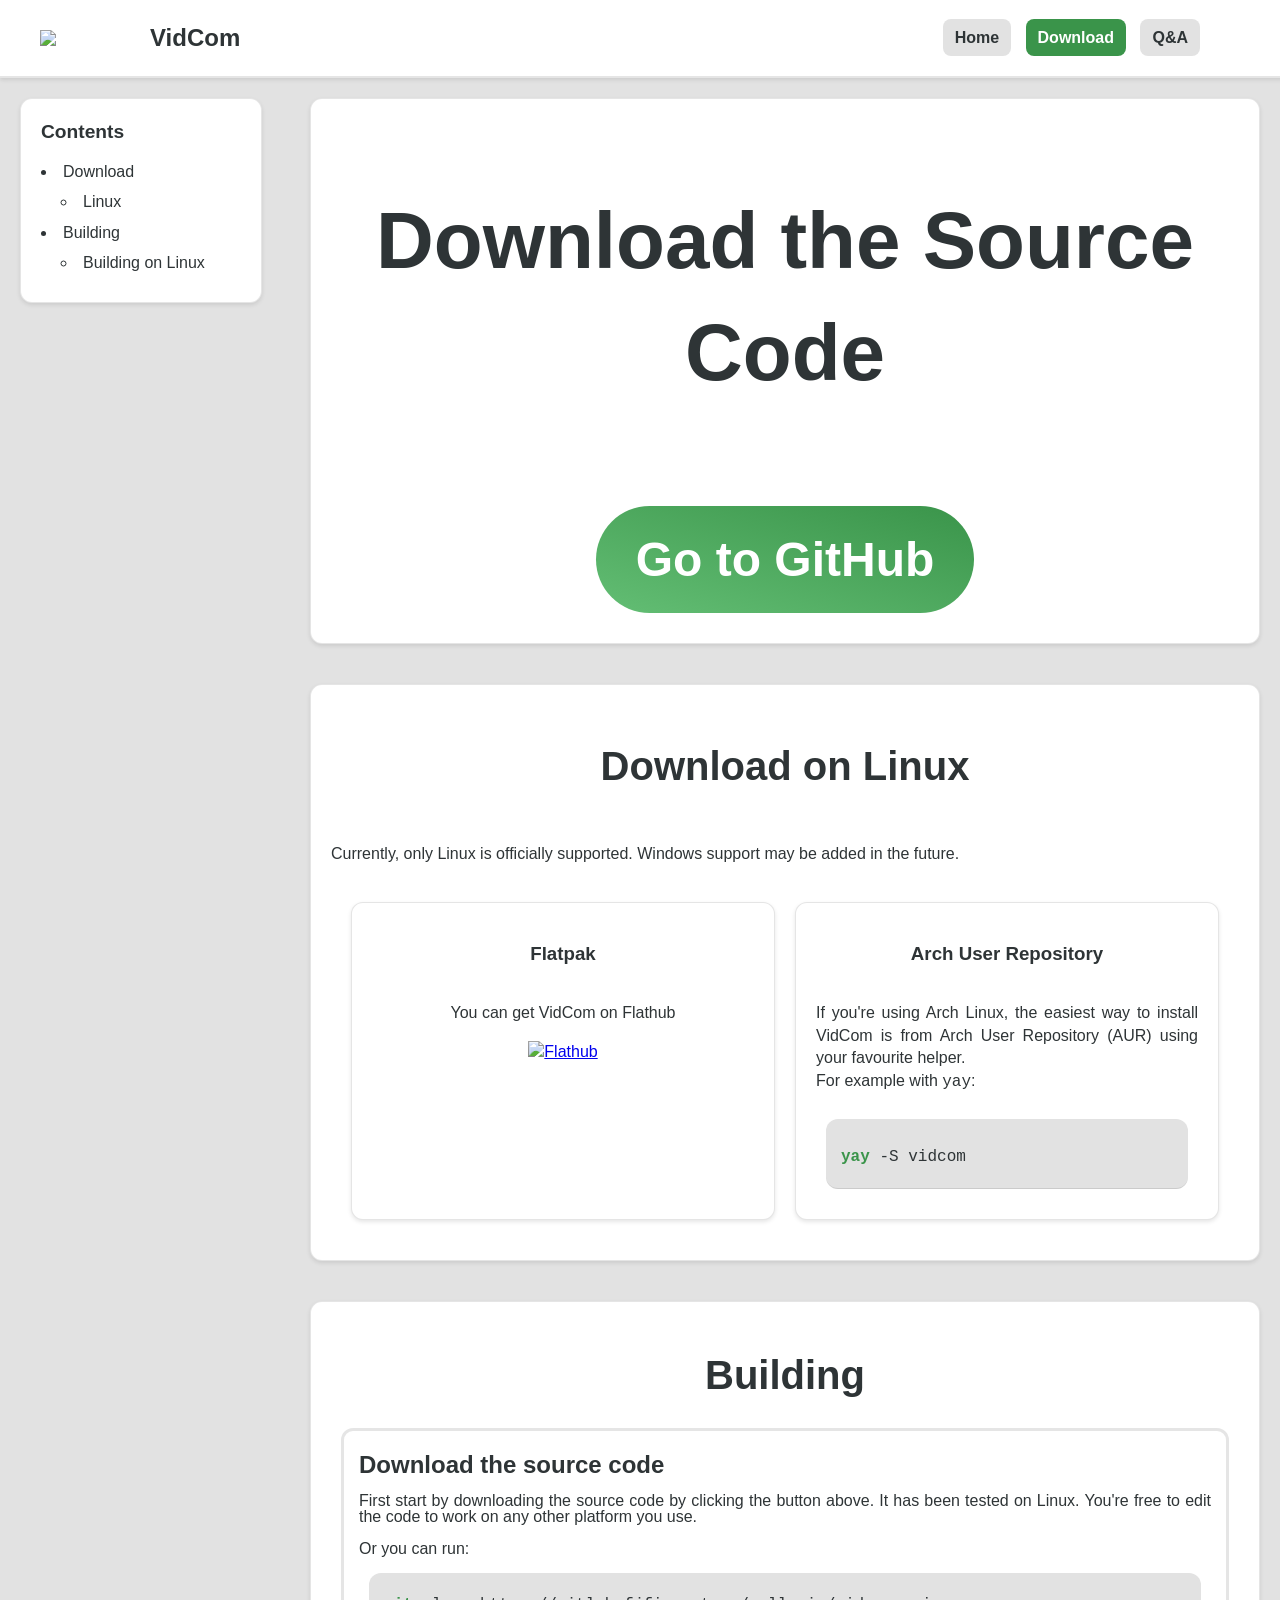
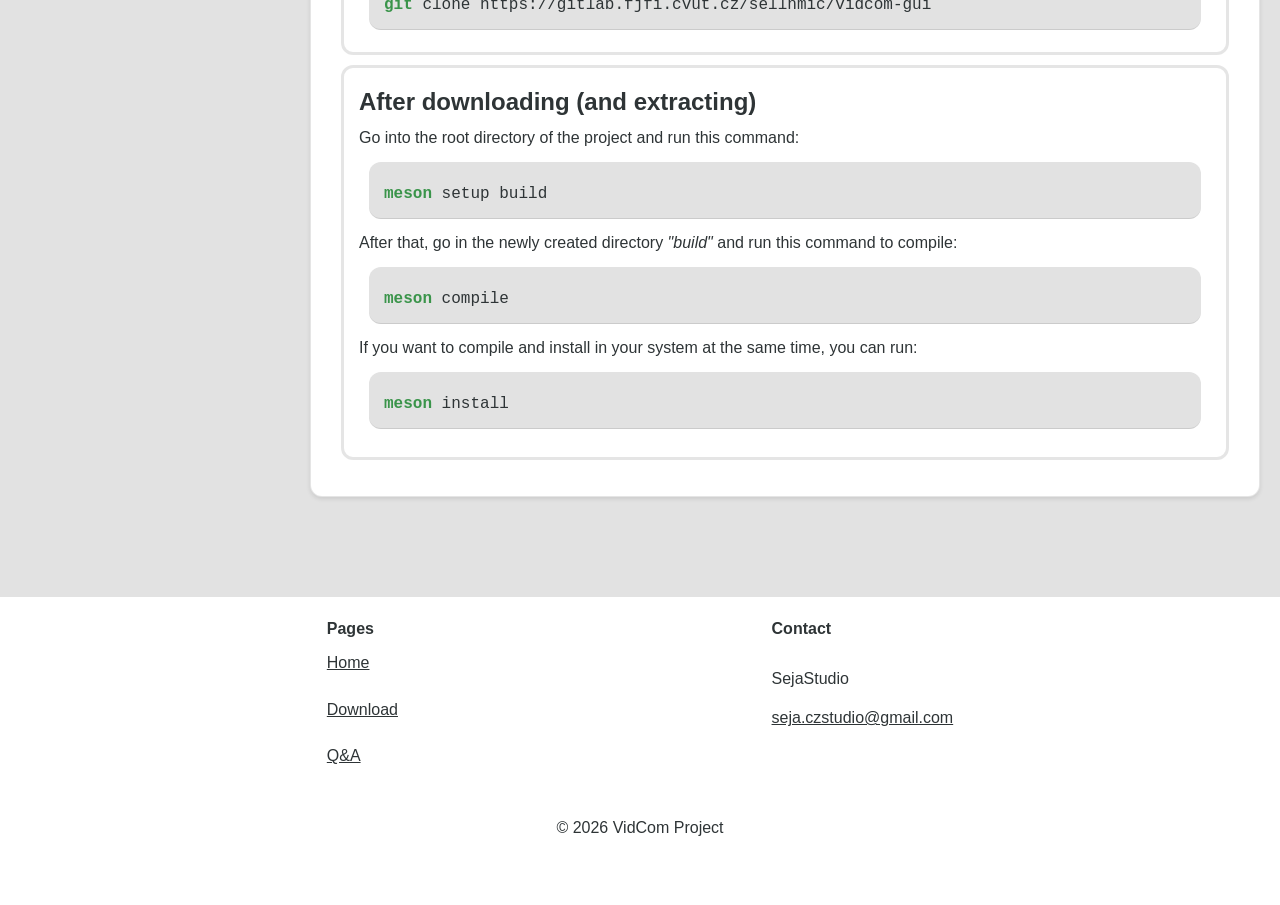
==== pages/download.html @ 25720250 "Add the project website" ====
<!DOCTYPE html>

<html>
    <head>
        <title>
            Vidcom - Download
        </title>

        <link rel="stylesheet" href="../style.css" />
        <meta charset="UTF-8" />
    </head>

    <body>
        <header role="banner" class="header-bar">
            <div class="header-title">
                <img src="../img/vidcom.svg" class="header-title">
                VidCom
            </div>
            <nav class="header-nav">
                <a href="../index.html" class="nav-button">Home</a>
                <a href="./download.html" class="nav-button active">Download</a>
                <a href="./faq.html" class="nav-button">Q&A</a>
            </nav>
        </header>

        <aside role="complementary">
            <ul type="disc">
                <h3>
                    Contents
                </h3>
                <li>
                    <a href="#download">Download</a>

                    <ul type="circle">
                        <li>
                            <a href="#download">Linux</a>
                        </li>
                    </ul>
                </li>
                <li>
                    <a href="#building">Building</a>
                    <ul type="circle">
                        <li>
                            <a href="#building">Building on Linux</a>
                        </li>
                    </ul>
                </li>
            </ul>
        </aside>
        <main role="main">
            <section class="card-deck" id="source-code">
                <div class="card">
                    <h1>
                        Download the Source Code
                    </h1>
                    <div class="button-group animate-hover">
                        <a href="https://github.com/seja-arctic-fox/vidcom" class="suggested-button pill large">Go to GitHub</a>
                    </div>
                </div>

            </section>

            <section class="card-deck" id="download">
                <div class="card sub">
                    <h2>
                        Download on Linux
                    </h2>
                    <center>
                    <p>
                        Currently, only Linux is officially supported. Windows support may be added in the future. 
                    </p>
                    </center>

                    <div class="card-deck">
                        <div class="card center">
                            <h3>
                                Flatpak
                            </h3>
                            <p>
                            You can get VidCom on Flathub
                            </p>
                            <a href="https://flathub.org/en/apps/io.github.seja_arctic_fox.vidcom" class="animate-hover">
                                <img src="../img/flathub.png" alt="Flathub">
                            </a>
                        </div>

                        <div class="card">
                            <h3>
                                Arch User Repository
                            </h3>

                            <p>
                                If you're using Arch Linux, the easiest way to install VidCom is from Arch User Repository (AUR) using your favourite helper. <br>
                                For example with <code>yay</code>:
                            </p>
                        <pre><code><div class="syntax-hl">yay</div> -S vidcom</code></pre>
                        </div>
                    </div>
                </div>
            </section>

            <section class="card list" id="building">
                <ul>
                    <h2>
                        Building
                    </h2>
                    <li>
                        <h4>
                            Download the source code
                        </h4>
                        <p>
                            First start by downloading the source code by clicking the button above. It has been tested on Linux. You're free to edit the code to work on any other platform you use. 
                        </p>
                        <p>
                            Or you can run: 
                        </p>
                        <pre><code><div class="syntax-hl">git</div> clone https://gitlab.fjfi.cvut.cz/sellnmic/vidcom-gui</code></pre>
                    </li>
                    <li>
                        <h4>
                            After downloading (and extracting)
                        </h4>
                        <p>
                            Go into the root directory of the project and run this command: 
                        </p>
                        <pre><code><div class="syntax-hl">meson</div> setup build</code></pre>
                        <p>
                            After that, go in the newly created directory <i>"build"</i> and run this command to compile:
                            <pre><code><div class="syntax-hl">meson</div> compile</code></pre>
                        </p>
                        <p>
                        If you want to compile and install in your system at the same time, you can run:
                        <pre><code><div class="syntax-hl">meson</div> install</code></pre>
                        </p>
                    </li>
                </ul>
            </section>
        </main>

        <footer role="contentinfo" class="footer">
            <div class="footer-content">
                <div class="footer-section">
                    <h4>
                        Pages
                    </h4>

                    <a href="../index.html">Home</a><br>
                    <a href="./download.html">Download</a><br>
                    <a href="./faq.html">Q&A</a><br>
                </div>
                <div class="footer-section">
                    <h4>
                        Contact
                    </h4>
                    <p>
                        SejaStudio
                    </p>
                    <a href="mailto:seja.czstudio@gmail.com">seja.czstudio@gmail.com</a>
                </div>
            </div>
            <div class="footer-bottom">
                <p>
                    &copy; 2026 VidCom Project
                </p>
            </div>
        </footer>
    </body>
</html>
---- style.css ----
:root
{
    --bg-color: #e2e2e2;
    --button-color: #e2e2e2;
    --hover-color: #a1a1a1;
    --card-bg: #ffffff;
    --text-color: #2e3436;
    --accent-color: #3A944AFF;
    --accent-select-color: rgb(99, 190, 116);
    --header-bg: #ffffff;
    --border-radius: 12px;
    --border-color: rgba(0, 0, 0, 0.1);
    
}

@media (prefers-color-scheme: dark)
{
    :root
    {
        --bg-color: #1f1f1f;
        --button-color: #383838;
        --hover-color: #666666;
        --card-bg: #3d3d3d;
        --text-color: #eeeeec;
        --accent-color: #3A944AFF;
        --header-bg: #000000;
        --border-radius: 12px;
        --border-color: rgba(255, 255, 255, 0.1);
    }
}

body
{
    background-color: var(--bg-color);
    color: var(--text-color);
    font-family: 'Segoe UI', Tahoma, Geneva, Verdana, sans-serif;
    line-height: 1.4;
    margin: 0;
    transition: background-color 0.3s, color 0.3s;
}

main
{
    margin-bottom: 100px;
}

img
{
    width: 100%;
    height: auto;
    display: block;
}

.header-bar
{
    width: 100%;
    display: flex;
    background-color: var(--header-bg);
    padding: 10px 20px;
    gap: 3rem;
    align-items: center;
    justify-content: space-between;
    border-bottom: 2px solid var(--border-color);
    box-shadow: 0 2px 4px var(--border-color);
}

.header-title
{
    display: flex;
    font-weight: bold;
    font-size: 1.5rem;
    padding: 10px;
    align-items: center;
}

img.header-title
{
    width: 5rem;
    align-items: center;
    margin-right: 20px;
}

.nav-button
{
    text-decoration: none;
    font-weight: bold;
    color: var(--text-color);
    padding: 10px 12px;
    background-color: var(--button-color);
    transition: background 0.3s;
    border-radius: 8px;
    margin: 5px;
}

.nav-button:last-child
{
    margin-right: 100px;
}

.button-group > a
{
    display: inline;
    text-decoration: none;
    font-weight: bold;
    padding: 10px 12px;
    transition: background 0.3s;
    border-radius: 8px;
    justify-content: space-between;
    text-align: center;
    align-content: center;
}

.button
{
    background-color: var(--button-color);
    color: var(--text-color);
}

.button:hover
{
    background-color: var(--hover-color);
}

.button-group.large 
{
    padding: 20px;
}

.button-group.large a
{
    font-size: 2rem;
    padding: 20px;
    margin: 20px;
}

.suggested-button
{
    background-color: var(--accent-color);
    color: #ffffff;
}

.suggested-button:hover
{
    background-color: var(--accent-select-color);
    color: #ffffff;
}

.suggested-button.pill
{
    border-radius: 40px;
    padding: 20px 40px;
    display: block;
    margin: 10px 50px;
}

.suggested-button.pill.large
{
    font-size: 3rem;
    border-radius: 128px;
    background: var(--accent-color);
    background: linear-gradient( to bottom left, var(--accent-color), var(--accent-select-color));
    transition: background 0.3s;
}

.suggested-button.pill.large:hover
{
    font-size: 3rem;
    background-color: var(--accent-select-color-color);
    background: linear-gradient( to top right, var(--accent-color), var(--accent-select-color));
}

.nav-button:hover
{
    background-color: var(--hover-color);
}

.nav-button.active
{
    color: #ffffff;
    background-color: var(--accent-color);
    align-content: center;
}

.header-nav
{
    display: inline;
}

.intro
{
    background-color: var(--header-bg);
    display: flex;
    gap: 20px;
    padding: 20px;
    min-width: 250px;

    text-align: center;
    align-items: center;
    justify-content: center;
}

.card-deck
{
    display: flex;
    gap: 20px;
    padding: 20px;
}

@media (width < 70rem)
{
    .card-deck
    {
        flex-wrap: wrap;
        flex-direction: column;
    }

    .intro
    {
        flex-wrap: wrap;
        flex-direction: column;
    }
}

.card
{
    background: var(--card-bg);
    border-radius: var(--border-radius);
    padding: 20px;
    flex: 1;
    min-width: 250px;
    border: 1px solid var(--border-color);
    box-shadow: 0 2px 4px var(--border-color);
    flex-direction: column;

    display: flex;
}

.card .button-group
{
    margin-top: auto;
    padding-top: 20px;
    display: flex;
    justify-content: center;
}

.card h1
{
    font-size: 5rem;
    text-align: center;
}

.card h2
{
    font-size: 2.5rem;
    text-align: center;
}

.card h3
{
    text-align: center;
}

.card img
{
    width: 100%;
    
}

.card p
{
    text-align: justify;
}

.card .center
{
    align-content: center;
    align-items: center;
}

.card.list
{
    margin: 20px;
    display: block;
}

.card.list.sub
{
    margin: 20px;
    display: block;
}

.card.list ul {
    list-style: none;
    padding: 0;
    line-height: 1;
}

.card.list li {
    padding: 12px 15px;
    border: 3px solid var(--border-color);
    display: block;
    align-items: center;

    border-radius: var(--border-radius);
    margin: 10px;
}

.card.list h4
{
    display: block;
    font-size: 1.5rem;
    margin: 10px 0;
}

.animate-hover 
{
    transition: transform 0.3s;
}

.animate-hover:hover
{
    transform: scale(1.1);
}

.gallery
{
    display: grid;
    grid-template-columns: repeat(5, 1fr);
    gap: 15px;
    padding: 20px;
}

@media (max-width : 1200px)
{
    .gallery
    {
        grid-template-columns: repeat(2, 1fr);
    }
}

@media (max-width : 600px)
{
    .gallery
    {
        grid-template-columns: 1fr;
    }
}

.gallery a
{
    border-radius: var(--border-radius);
    transition: transform 0.3s;
    cursor: pointer;
}

.gallery a:hover
{
    transform: scale(1.1);
    align-content: center;
}

.lightbox
{
    display: none;
    position: fixed;
    z-index: 999;
    top: 0;
    left: 0;
    width: 100%;
    height: 100%;
    background: rgba(0, 0, 0, 0.75);
    align-items: center;
    justify-content: center;
}

.lightbox:target
{
    display: flex;
}

.lightbox picture
{
    max-width: 90%;
    max-height: 90%;
    border-radius: 8px;
    box-shadow: 0 0 20px rgba(0, 0, 0, 0.75);
}

.close
{
    position: absolute;
    top: 20px;
    right: 30px;
    color: white;
    font-size: 10rem;
    text-decoration: none;
}

.footer
{
    background: var(--header-bg);
    border-color: 1px solid var(--border-color);
    padding: 40px, 20px;
    margin-top: 50px;
    padding-bottom: 50px;
}

.footer-content
{
    display: flex;
    justify-content: space-around;
    flex-wrap: wrap;
    max-width: 1000px;
    margin: 0 auto;
}

.footer-section
{
    display: flex;
    flex-direction: column;
    gap: 1px;
    margin-bottom: 10px;
}

.footer-section h4
{
    margin-bottom: 10px;
    color: var(--text-color);
}

.footer-section a
{
    color: var(--text-color);
}

.footer-section a:hover
{
    opacity: 0.5;
    text-decoration: underline;
}

.footer-section a:visited
{
    color: var(--accent-color);
}

.footer-bottom
{
    text-align: center;
}

pre
{
    padding: 12px 15px;
    border-bottom: 1px solid var(--border-color);
    display: block;
    background-color: var(--bg-color);
    border-radius: var(--border-radius);
    margin: 10px; 
    font-size: 2rem;
    
}

code
{
    font-size: 1rem;
}

.syntax-hl
{
    display: inline;
    color: var(--accent-color);
    font-weight: bold;
}

@media (prefers-color-scheme: dark)
{
.syntax-hl
    {
        display: inline;
        color: var(--accent-select-color);
        font-weight: bold;
    }
}

aside[role="complementary"]
{
    position: fixed;
    margin-top: 20px;
    left: 20px;
    width: 200px;
    max-height: calc(100vh - 92px); /* Full height minus header and some padding */
    overflow-y: auto;
    background-color: var(--card-bg);
    border: 1px solid var(--border-color);
    border-radius: var(--border-radius);
    box-shadow: 0 2px 4px var(--border-color);
    padding: 20px;
    z-index: 100;
}

aside[role="complementary"] h3
{
    margin-top: 0;
    margin-bottom: 15px;
    color: var(--text-color);
    font-size: 1.2rem;
}

aside[role="complementary"] ul
{
    list-style-position: inside;
    padding-left: 0;
    margin: 0;
}

aside[role="complementary"] ul ul
{
    padding-left: 20px;
    margin-top: 5px;
}

aside[role="complementary"] li
{
    margin: 8px 0;
    line-height: 1.4;
}

aside[role="complementary"] a
{
    color: var(--text-color);
    text-decoration: none;
    transition: color 0.3s;
}

aside[role="complementary"] a:hover
{
    color: var(--accent-color);
    text-decoration: underline;
}

/* Add left margin to main content when aside is present */
body:has(aside[role="complementary"]) main
{
    margin-left: 290px; /* aside width + gap */
}

/* Hide aside on smaller screens */
@media (max-width: 1024px)
{
    aside[role="complementary"]
    {
        display: none;
    }
    
    body:has(aside[role="complementary"]) main
    {
        margin-left: 0;
    }
}
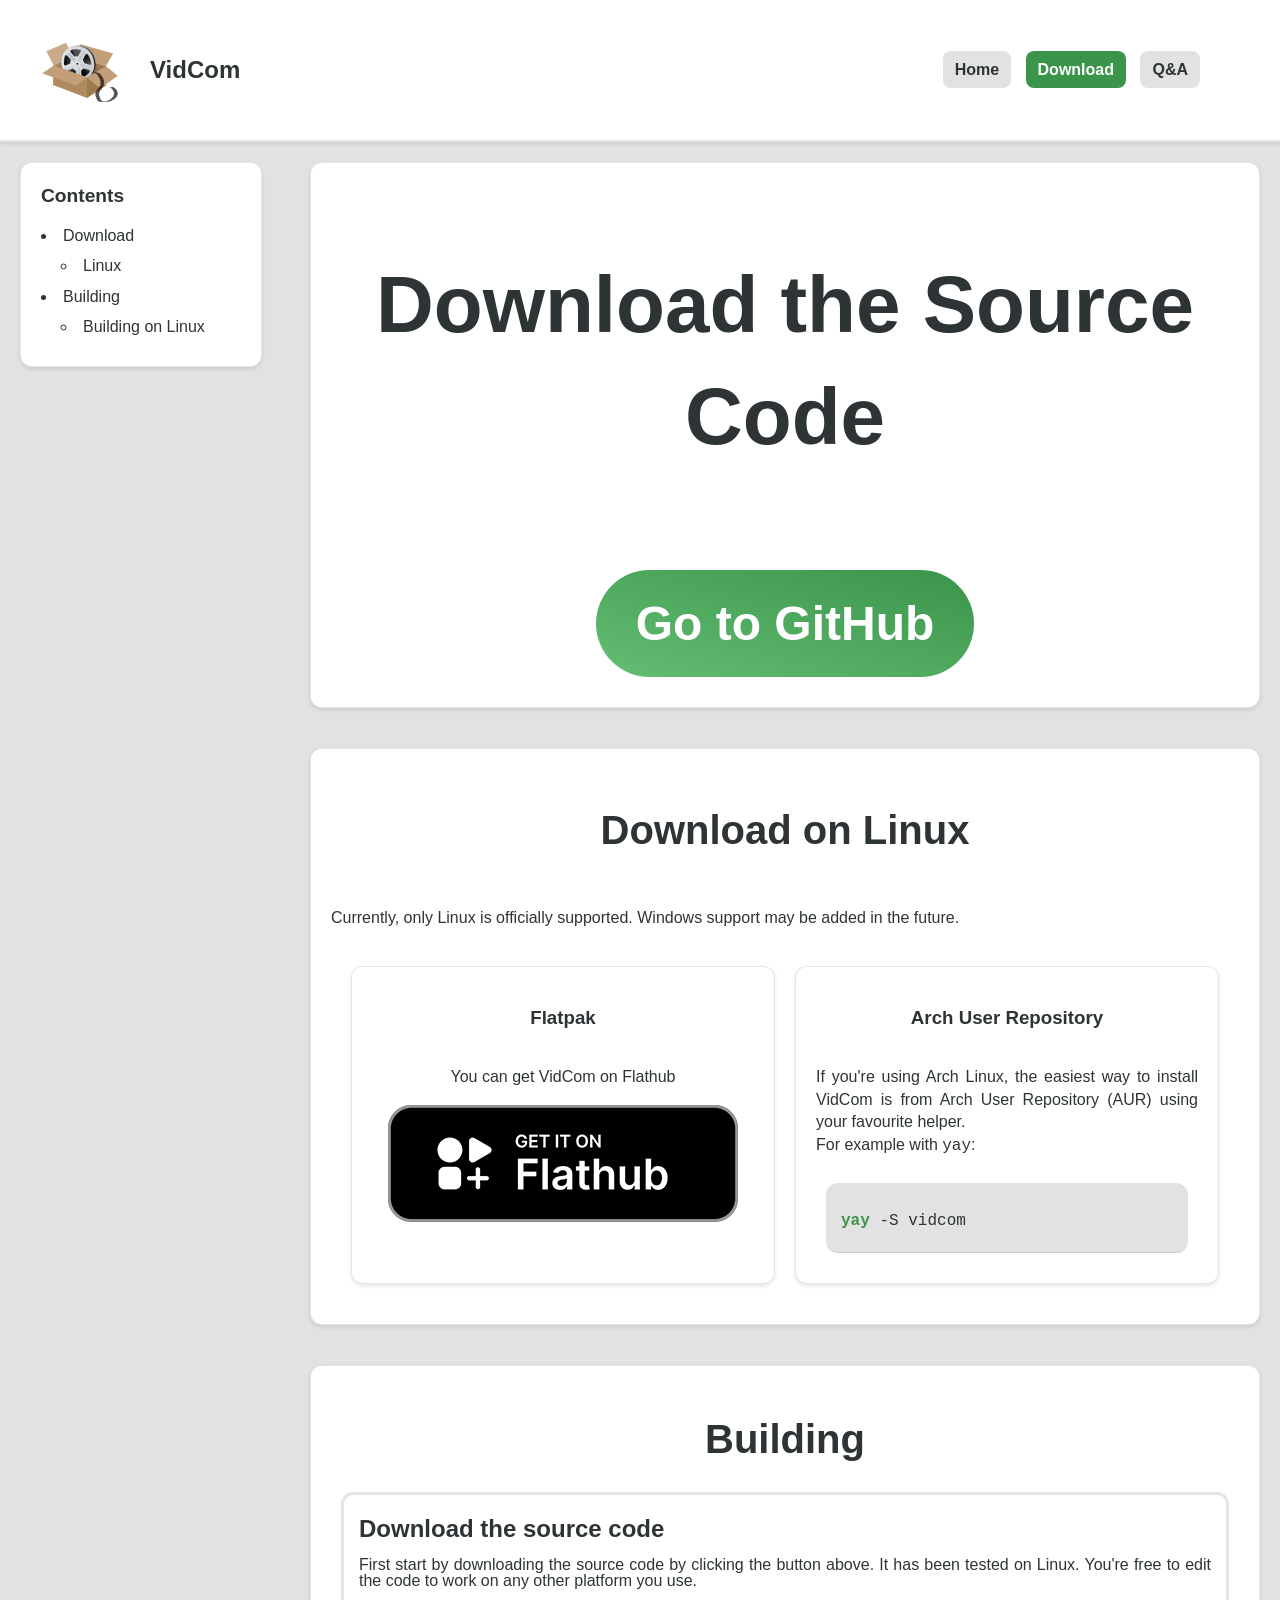
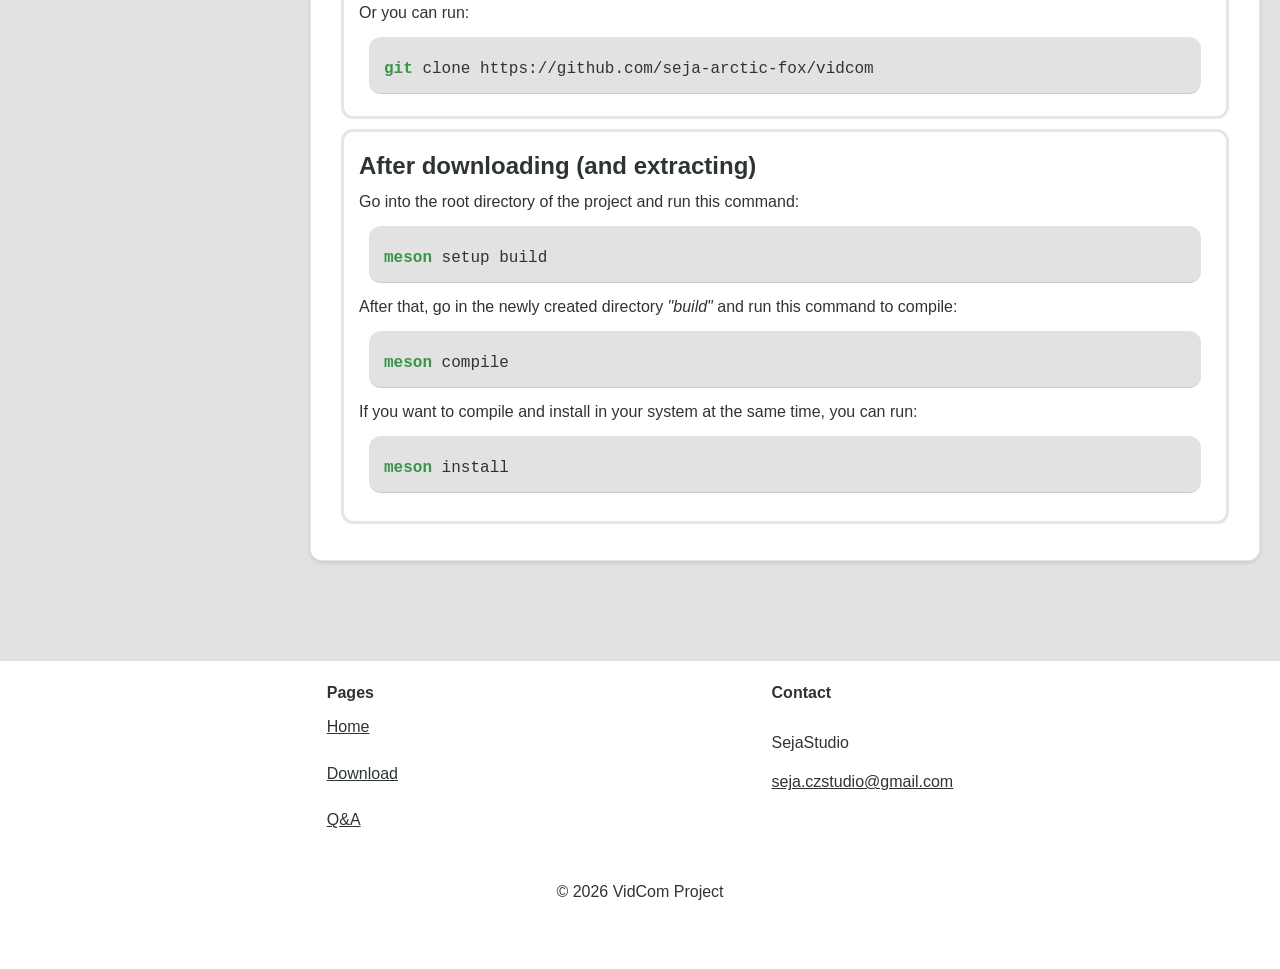
==== commit 36776303: "Removed an incorrect URL" ====
--- a/pages/download.html
+++ b/pages/download.html
@@ -114,7 +114,7 @@
                         <p>
                             Or you can run: 
                         </p>
-                        <pre><code><div class="syntax-hl">git</div> clone https://gitlab.fjfi.cvut.cz/sellnmic/vidcom-gui</code></pre>
+                        <pre><code><div class="syntax-hl">git</div> clone https://github.com/seja-arctic-fox/vidcom</code></pre>
                     </li>
                     <li>
                         <h4>
